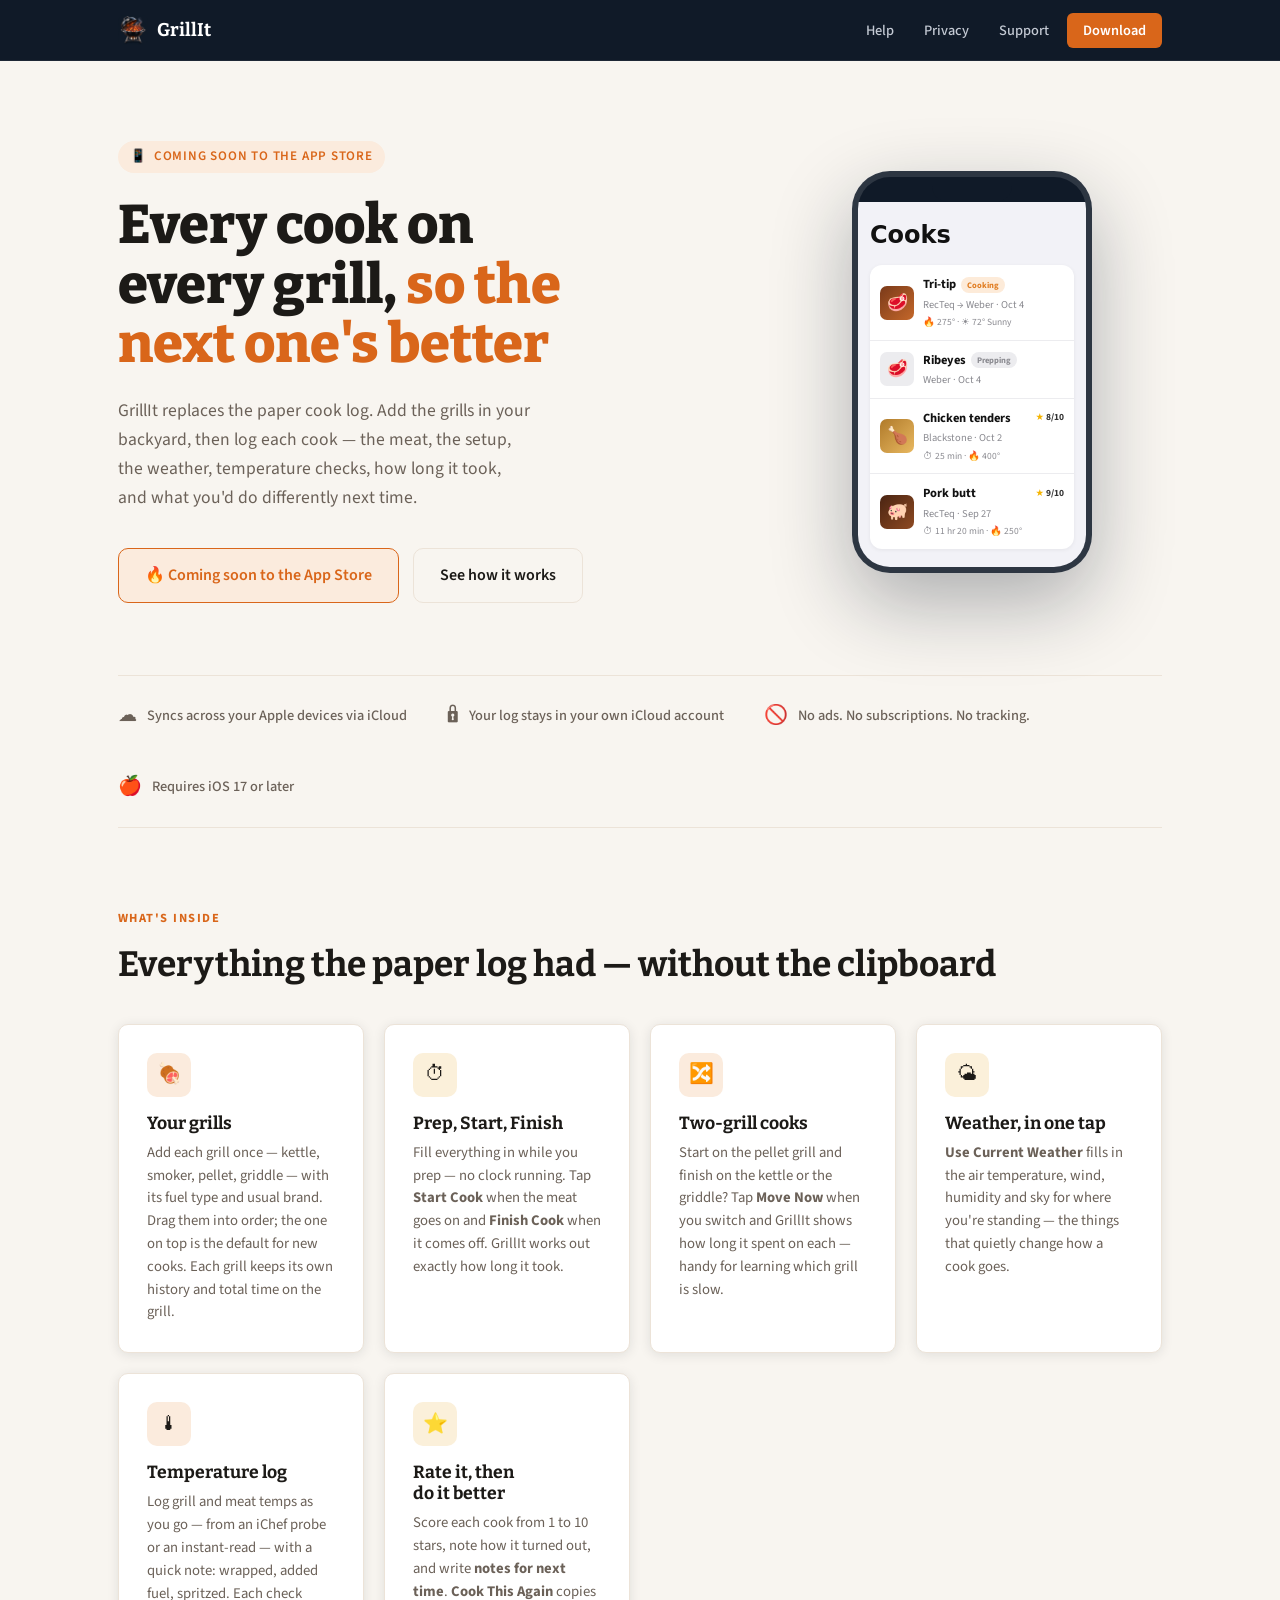
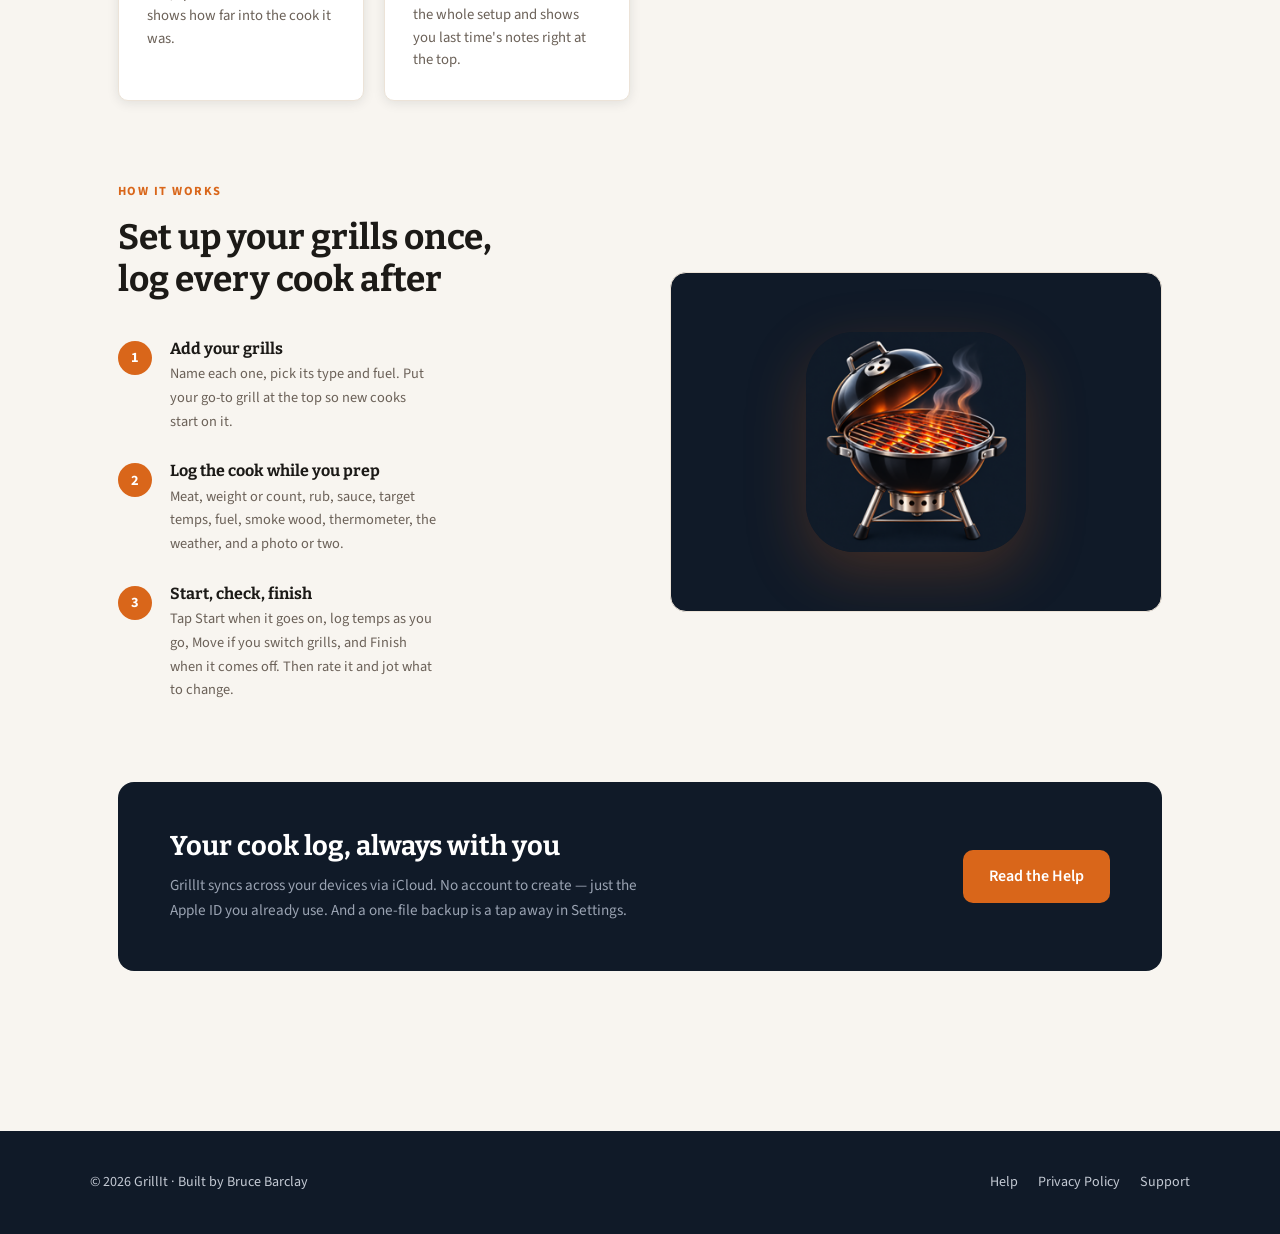
==== index.html @ 7b2c9af2 "GrillIt website — home, help, privacy, support Same structure as the PrayIt / RememberIt sites, in G" ====
<!DOCTYPE html>
<html lang="en">
<head>
<meta charset="UTF-8">
<meta name="viewport" content="width=device-width, initial-scale=1.0">
<title>GrillIt</title>
<meta name="description" content="A cook log for your backyard grills. Log every cook — the meat, the setup, the weather, temperature checks, how long it took, and what to do differently next time.">
<link rel="icon" type="image/png" href="images/favicon.png">
<link rel="apple-touch-icon" href="images/apple-touch-icon.png">
<link rel="stylesheet" href="style.css">
<style>
/* ── Hero ── */
.hero {
  display: grid;
  grid-template-columns: 1fr 380px;
  gap: 60px;
  align-items: center;
  padding: 80px 0 72px;
}

.hero-tag {
  display: inline-flex;
  align-items: center;
  gap: 7px;
  background: var(--ember-pale);
  color: var(--ember);
  font-size: .82rem;
  font-weight: 600;
  letter-spacing: .06em;
  text-transform: uppercase;
  padding: 5px 12px;
  border-radius: 20px;
  margin-bottom: 22px;
}

.hero h1 {
  font-size: clamp(2.2rem, 4.5vw, 3.4rem);
  font-weight: 800;
  line-height: 1.1;
  margin-bottom: 22px;
  color: var(--ink);
}

.hero h1 em {
  font-style: normal;
  color: var(--ember);
}

.hero-sub {
  font-size: 1.1rem;
  color: var(--ink-muted);
  max-width: 46ch;
  margin-bottom: 36px;
}

.hero-actions {
  display: flex;
  gap: 14px;
  flex-wrap: wrap;
  align-items: center;
}

.btn-soon {
  background: var(--ember-pale);
  color: var(--ember);
  border: 1.5px solid var(--ember);
  cursor: default;
}
.btn-soon:hover { transform: none; box-shadow: none; }

.hero-phone {
  position: relative;
  display: flex;
  justify-content: center;
}

.phone-frame {
  width: 240px;
  background: var(--nav-bg);
  border-radius: 38px;
  border: 6px solid rgba(255,255,255,.12);
  box-shadow: 0 30px 80px rgba(16,26,40,.32), 0 0 0 1px rgba(255,255,255,.04);
  position: relative;
  overflow: hidden;
  display: flex;
  flex-direction: column;
}

.phone-notch {
  width: 80px;
  height: 26px;
  background: var(--nav-bg);
  border-radius: 0 0 16px 16px;
  align-self: center;
  margin-top: -1px;
  flex-shrink: 0;
  position: relative;
  z-index: 2;
}

/* The mock screen is always light, like the app in light mode. */
.phone-screen {
  flex: 1;
  background: #F2F2F7;
  padding: 14px 12px 18px;
  overflow: hidden;
}

.mock-title {
  font-family: system-ui, sans-serif;
  font-size: 24px;
  font-weight: 800;
  color: #111;
  margin-bottom: 10px;
}

.mock-list {
  background: white;
  border-radius: 12px;
  box-shadow: 0 1px 4px rgba(0,0,0,.06);
  overflow: hidden;
}

.mock-row {
  display: flex;
  gap: 9px;
  padding: 9px 10px;
  border-bottom: 1px solid #ECECEF;
  align-items: center;
}
.mock-row:last-child { border-bottom: none; }

.mock-thumb {
  width: 34px; height: 34px;
  border-radius: 7px;
  flex-shrink: 0;
  display: grid;
  place-items: center;
  font-size: 17px;
}
.thumb-a { background: linear-gradient(135deg, #7A3A1A, #C4672A); }
.thumb-b { background: linear-gradient(135deg, #B07A2A, #E8B860); }
.thumb-c { background: linear-gradient(135deg, #4A2412, #8E4A22); }

.mock-body { flex: 1; min-width: 0; }
.mock-top {
  display: flex;
  align-items: center;
  gap: 5px;
}
.mock-meat {
  font-size: 12.5px;
  font-weight: 700;
  color: #111;
  white-space: nowrap;
}
.mock-pill {
  font-size: 8.5px;
  font-weight: 700;
  padding: 1px 6px;
  border-radius: 8px;
}
.pill-cooking  { background: #FDEBD9; color: #E07B1F; }
.pill-prepping { background: #ECECEF; color: #8A8A90; }
.mock-score {
  margin-left: auto;
  font-size: 9.5px;
  font-weight: 700;
  color: #333;
  white-space: nowrap;
}
.mock-score::before { content: '★ '; color: #F5B400; }
.mock-sub {
  font-size: 10.5px;
  color: #8A8A90;
  margin-top: 1px;
  white-space: nowrap;
  overflow: hidden;
  text-overflow: ellipsis;
}
.mock-meta {
  font-size: 9.5px;
  color: #8A8A90;
  margin-top: 2px;
  white-space: nowrap;
  overflow: hidden;
  text-overflow: ellipsis;
}

/* ── Trust bar ── */
.trust-bar {
  border-top: 1px solid var(--border);
  border-bottom: 1px solid var(--border);
  padding: 24px 0;
  display: flex;
  gap: 40px;
  flex-wrap: wrap;
  align-items: center;
}
.trust-item {
  display: flex;
  align-items: center;
  gap: 10px;
  font-size: .9rem;
  color: var(--ink-muted);
  font-weight: 500;
}
.trust-icon { font-size: 1.2rem; }

/* ── Features ── */
.features { padding: 80px 0 0; }
.features-grid {
  display: grid;
  grid-template-columns: repeat(auto-fit, minmax(240px, 1fr));
  gap: 20px;
}
.feature-card {
  background: var(--surface);
  border: 1px solid var(--border);
  border-radius: var(--radius);
  padding: 28px;
  box-shadow: var(--shadow);
}
.feature-icon {
  width: 44px; height: 44px;
  border-radius: 10px;
  display: grid;
  place-items: center;
  font-size: 1.25rem;
  margin-bottom: 16px;
}
.icon-ember { background: var(--ember-pale); }
.icon-flame { background: var(--flame-light); }

.feature-card h3 {
  font-size: 1.1rem;
  margin-bottom: 8px;
}
.feature-card p {
  font-size: .92rem;
  color: var(--ink-muted);
  line-height: 1.55;
}

/* ── How it works ── */
.how {
  padding: 80px 0 0;
  display: grid;
  grid-template-columns: 1fr 1fr;
  gap: 60px;
  align-items: center;
}
.how-steps { display: flex; flex-direction: column; gap: 28px; }
.step {
  display: flex;
  gap: 18px;
  align-items: flex-start;
}
.step-num {
  width: 34px; height: 34px;
  border-radius: 50%;
  background: var(--ember);
  color: white;
  font-weight: 700;
  font-size: .9rem;
  display: grid;
  place-items: center;
  flex-shrink: 0;
  margin-top: 2px;
}
.step-body h4 { font-size: 1rem; margin-bottom: 4px; }
.step-body p  { font-size: .9rem; color: var(--ink-muted); max-width: 38ch; }

.how-visual {
  background: var(--char-deep);
  border-radius: 16px;
  height: 340px;
  display: grid;
  place-items: center;
  border: 1px solid var(--border);
  overflow: hidden;
}
.how-visual img {
  width: 220px;
  height: 220px;
  border-radius: 48px;
  box-shadow: 0 20px 60px rgba(217,102,26,.25);
}

/* ── iCloud band ── */
.icloud-band {
  margin-top: 80px;
  background: var(--char-deep);
  border-radius: 16px;
  padding: 48px 52px;
  display: flex;
  gap: 40px;
  align-items: center;
  justify-content: space-between;
  flex-wrap: wrap;
}
.icloud-band h2 {
  color: white;
  font-size: 1.7rem;
  margin-bottom: 10px;
}
.icloud-band p {
  color: #9AA3B2;
  font-size: .95rem;
}
.icloud-band .btn-primary { white-space: nowrap; }

/* ── Responsive ── */
@media (max-width: 760px) {
  .hero { grid-template-columns: 1fr; padding-top: 56px; }
  .hero-phone { display: none; }
  .how { grid-template-columns: 1fr; }
  .how-visual { display: none; }
  .icloud-band { padding: 32px 24px; }
}
</style>
</head>
<body>

<nav class="site-nav" aria-label="Site navigation">
  <div class="nav-inner">
    <a href="index.html" class="nav-logo">
      <img src="images/icon.png" alt="" class="nav-logo-icon">
      GrillIt
    </a>
    <ul class="nav-links">
      <li><a href="help.html">Help</a></li>
      <li><a href="privacy.html">Privacy</a></li>
      <li><a href="support.html">Support</a></li>
      <li><a href="#download" class="nav-cta">Download</a></li>
    </ul>
  </div>
</nav>

<main>
<div class="page-content">

  <!-- Hero -->
  <section class="hero">
    <div class="hero-copy">
      <div class="hero-tag">
        <span>📱</span> Coming soon to the App Store
      </div>
      <h1>Every cook on every grill, <em>so the next one's better</em></h1>
      <p class="hero-sub">GrillIt replaces the paper cook log. Add the grills in your backyard, then log each cook — the meat, the setup, the weather, temperature checks, how long it took, and what you'd do differently next time.</p>
      <div class="hero-actions" id="download">
        <!-- TODO at release: swap for the real App Store link, like PrayIt's
             <a href="https://apps.apple.com/us/app/grillit/id…" class="btn btn-primary" target="_blank" rel="noopener">⬇ Download on the App Store</a> -->
        <span class="btn btn-soon" aria-label="GrillIt is coming soon to the App Store">🔥 Coming soon to the App Store</span>
        <a href="help.html" class="btn btn-ghost">See how it works</a>
      </div>
    </div>

    <div class="hero-phone" aria-hidden="true">
      <div class="phone-frame">
        <div class="phone-notch"></div>
        <div class="phone-screen">
          <div class="mock-title">Cooks</div>
          <div class="mock-list">
            <div class="mock-row">
              <div class="mock-thumb thumb-a">🥩</div>
              <div class="mock-body">
                <div class="mock-top">
                  <span class="mock-meat">Tri-tip</span>
                  <span class="mock-pill pill-cooking">Cooking</span>
                </div>
                <div class="mock-sub">RecTeq → Weber · Oct 4</div>
                <div class="mock-meta">🔥 275° · ☀️ 72° Sunny</div>
              </div>
            </div>
            <div class="mock-row">
              <div class="mock-thumb" style="background:#ECECEF">🥩</div>
              <div class="mock-body">
                <div class="mock-top">
                  <span class="mock-meat">Ribeyes</span>
                  <span class="mock-pill pill-prepping">Prepping</span>
                </div>
                <div class="mock-sub">Weber · Oct 4</div>
              </div>
            </div>
            <div class="mock-row">
              <div class="mock-thumb thumb-b">🍗</div>
              <div class="mock-body">
                <div class="mock-top">
                  <span class="mock-meat">Chicken tenders</span>
                  <span class="mock-score">8/10</span>
                </div>
                <div class="mock-sub">Blackstone · Oct 2</div>
                <div class="mock-meta">⏱ 25 min · 🔥 400°</div>
              </div>
            </div>
            <div class="mock-row">
              <div class="mock-thumb thumb-c">🐖</div>
              <div class="mock-body">
                <div class="mock-top">
                  <span class="mock-meat">Pork butt</span>
                  <span class="mock-score">9/10</span>
                </div>
                <div class="mock-sub">RecTeq · Sep 27</div>
                <div class="mock-meta">⏱ 11 hr 20 min · 🔥 250°</div>
              </div>
            </div>
          </div>
        </div>
      </div>
    </div>
  </section>

  <!-- Trust bar -->
  <div class="trust-bar">
    <div class="trust-item"><span class="trust-icon">☁️</span> Syncs across your Apple devices via iCloud</div>
    <div class="trust-item"><span class="trust-icon">🔒</span> Your log stays in your own iCloud account</div>
    <div class="trust-item"><span class="trust-icon">🚫</span> No ads. No subscriptions. No tracking.</div>
    <div class="trust-item"><span class="trust-icon">🍎</span> Requires iOS 17 or later</div>
  </div>

  <!-- Features -->
  <section class="features">
    <p class="eyebrow">What's inside</p>
    <h2 class="section-title">Everything the paper log had — without the clipboard</h2>
    <div class="features-grid">
      <div class="feature-card">
        <div class="feature-icon icon-ember">🍖</div>
        <h3>Your grills</h3>
        <p>Add each grill once — kettle, smoker, pellet, griddle — with its fuel type and usual brand. Drag them into order; the one on top is the default for new cooks. Each grill keeps its own history and total time on the grill.</p>
      </div>
      <div class="feature-card">
        <div class="feature-icon icon-flame">⏱</div>
        <h3>Prep, Start, Finish</h3>
        <p>Fill everything in while you prep — no clock running. Tap <strong>Start Cook</strong> when the meat goes on and <strong>Finish Cook</strong> when it comes off. GrillIt works out exactly how long it took.</p>
      </div>
      <div class="feature-card">
        <div class="feature-icon icon-ember">🔀</div>
        <h3>Two-grill cooks</h3>
        <p>Start on the pellet grill and finish on the kettle or the griddle? Tap <strong>Move Now</strong> when you switch and GrillIt shows how long it spent on each — handy for learning which grill is slow.</p>
      </div>
      <div class="feature-card">
        <div class="feature-icon icon-flame">🌤</div>
        <h3>Weather, in one tap</h3>
        <p><strong>Use Current Weather</strong> fills in the air temperature, wind, humidity and sky for where you're standing — the things that quietly change how a cook goes.</p>
      </div>
      <div class="feature-card">
        <div class="feature-icon icon-ember">🌡</div>
        <h3>Temperature log</h3>
        <p>Log grill and meat temps as you go — from an iChef probe or an instant-read — with a quick note: wrapped, added fuel, spritzed. Each check shows how far into the cook it was.</p>
      </div>
      <div class="feature-card">
        <div class="feature-icon icon-flame">⭐</div>
        <h3>Rate it, then do it better</h3>
        <p>Score each cook from 1 to 10 stars, note how it turned out, and write <strong>notes for next time</strong>. <strong>Cook This Again</strong> copies the whole setup and shows you last time's notes right at the top.</p>
      </div>
    </div>
  </section>

  <!-- How it works -->
  <section class="how">
    <div>
      <p class="eyebrow">How it works</p>
      <h2 class="section-title">Set up your grills once, log every cook after</h2>
      <div class="how-steps">
        <div class="step">
          <div class="step-num">1</div>
          <div class="step-body">
            <h4>Add your grills</h4>
            <p>Name each one, pick its type and fuel. Put your go-to grill at the top so new cooks start on it.</p>
          </div>
        </div>
        <div class="step">
          <div class="step-num">2</div>
          <div class="step-body">
            <h4>Log the cook while you prep</h4>
            <p>Meat, weight or count, rub, sauce, target temps, fuel, smoke wood, thermometer, the weather, and a photo or two.</p>
          </div>
        </div>
        <div class="step">
          <div class="step-num">3</div>
          <div class="step-body">
            <h4>Start, check, finish</h4>
            <p>Tap Start when it goes on, log temps as you go, Move if you switch grills, and Finish when it comes off. Then rate it and jot what to change.</p>
          </div>
        </div>
      </div>
    </div>
    <div class="how-visual" aria-hidden="true"><img src="images/icon.png" alt=""></div>
  </section>

  <!-- iCloud band -->
  <div class="icloud-band">
    <div>
      <h2>Your cook log, always with you</h2>
      <p>GrillIt syncs across your devices via iCloud. No account to create — just the Apple ID you already use. And a one-file backup is a tap away in Settings.</p>
    </div>
    <a href="help.html" class="btn btn-primary">Read the Help</a>
  </div>

</div>
</main>

<footer class="site-footer">
  <div class="footer-inner">
    <span>© 2026 GrillIt · Built by Bruce Barclay</span>
    <ul class="footer-links">
      <li><a href="help.html">Help</a></li>
      <li><a href="privacy.html">Privacy Policy</a></li>
      <li><a href="support.html">Support</a></li>
    </ul>
  </div>
</footer>

</body>
</html>
---- style.css ----
/* GrillIt — shared stylesheet
   Same layout system as the PrayIt / RememberIt sites; colors from the GrillIt icon
   (charcoal-navy background, ember-orange coals). */

@import url('https://fonts.googleapis.com/css2?family=Bitter:ital,wght@0,500;0,700;0,800;1,500&family=Source+Sans+3:wght@400;500;600;700&display=swap');

/* ── Tokens ── */
:root {
  --ink:         #1C1A17;
  --ink-muted:   #6B6158;
  --char-deep:   #101A28;   /* icon background */
  --ember:       #D9661A;   /* app accent */
  --ember-pale:  #FBEBDD;
  --flame:       #E8A23A;   /* hot-coal highlight */
  --flame-light: #FBF0DA;
  --ground:      #F8F5F0;
  --surface:     #FFFFFF;
  --border:      #ECE3D8;
  --nav-bg:      #101A28;
  --nav-text:    #C4CAD4;
  --radius:      10px;
  --shadow:      0 2px 12px rgba(16,26,40,.10);
}

@media (prefers-color-scheme: dark) {
  :root:not([data-theme="light"]) {
    --ink:         #F2ECE4;
    --ink-muted:   #A99E92;
    --char-deep:   #0A111C;
    --ember:       #F08236;
    --ember-pale:  #33200F;
    --flame:       #F0B455;
    --flame-light: #2E2410;
    --ground:      #0E141E;
    --surface:     #161E2B;
    --border:      #263042;
    --nav-bg:      #080D16;
    --nav-text:    #9AA3B2;
    --shadow:      0 2px 16px rgba(0,0,0,.45);
  }
}

:root[data-theme="dark"] {
  --ink:         #F2ECE4;
  --ink-muted:   #A99E92;
  --char-deep:   #0A111C;
  --ember:       #F08236;
  --ember-pale:  #33200F;
  --flame:       #F0B455;
  --flame-light: #2E2410;
  --ground:      #0E141E;
  --surface:     #161E2B;
  --border:      #263042;
  --nav-bg:      #080D16;
  --nav-text:    #9AA3B2;
  --shadow:      0 2px 16px rgba(0,0,0,.45);
}

/* ── Reset & Base ── */
*, *::before, *::after { box-sizing: border-box; margin: 0; padding: 0; }

html { scroll-behavior: smooth; }

body {
  font-family: 'Source Sans 3', system-ui, sans-serif;
  font-size: 17px;
  line-height: 1.65;
  color: var(--ink);
  background: var(--ground);
  -webkit-font-smoothing: antialiased;
}

h1, h2, h3, h4 {
  font-family: 'Bitter', Georgia, serif;
  font-weight: 700;
  line-height: 1.2;
  text-wrap: balance;
  color: var(--ink);
}

a { color: var(--ember); text-decoration: none; }
a:hover { text-decoration: underline; }
a:focus-visible { outline: 2px solid var(--flame); outline-offset: 3px; border-radius: 2px; }

p { max-width: 62ch; }
p + p { margin-top: .9em; }

/* ── Nav ── */
.site-nav {
  position: sticky;
  top: 0;
  z-index: 100;
  background: var(--nav-bg);
  border-bottom: 1px solid rgba(255,255,255,.06);
}

.nav-inner {
  max-width: 1100px;
  margin: 0 auto;
  padding: 0 28px;
  height: 60px;
  display: flex;
  align-items: center;
  justify-content: space-between;
  gap: 24px;
}

.nav-logo {
  font-family: 'Bitter', serif;
  font-size: 1.15rem;
  font-weight: 700;
  color: #FFFFFF;
  display: flex;
  align-items: center;
  gap: 9px;
  text-decoration: none;
}
.nav-logo:hover { text-decoration: none; }

.nav-logo-icon {
  width: 30px; height: 30px;
  border-radius: 7px;
  display: block;
}

.nav-links {
  display: flex;
  align-items: center;
  gap: 6px;
  list-style: none;
}

.nav-links a {
  color: var(--nav-text);
  font-size: .9rem;
  font-weight: 500;
  padding: 6px 12px;
  border-radius: 6px;
  transition: color .15s, background .15s;
  text-decoration: none;
}
.nav-links a:hover,
.nav-links a[aria-current="page"] {
  color: #FFFFFF;
  background: rgba(255,255,255,.08);
}

.nav-cta {
  background: var(--ember) !important;
  color: #fff !important;
  font-weight: 600 !important;
  padding: 7px 16px !important;
}
.nav-cta:hover { background: #B8540F !important; }

/* ── Page wrapper ── */
.page-content {
  max-width: 1100px;
  margin: 0 auto;
  padding: 0 28px 80px;
}

/* ── Buttons ── */
.btn {
  display: inline-flex;
  align-items: center;
  gap: 8px;
  padding: 13px 26px;
  border-radius: 10px;
  font-family: 'Source Sans 3', sans-serif;
  font-size: 1rem;
  font-weight: 600;
  cursor: pointer;
  border: none;
  text-decoration: none;
  transition: transform .12s, box-shadow .12s;
}
.btn:hover { transform: translateY(-1px); box-shadow: 0 4px 14px rgba(0,0,0,.18); text-decoration: none; }
.btn:active { transform: none; }

.btn-primary {
  background: var(--ember);
  color: #fff;
}
.btn-ghost {
  background: transparent;
  color: var(--ink);
  border: 1.5px solid var(--border);
}
.btn-ghost:hover { background: var(--ember-pale); }

/* ── Footer ── */
.site-footer {
  background: var(--nav-bg);
  color: var(--nav-text);
  padding: 40px 28px;
  margin-top: 80px;
  font-size: .88rem;
}

.footer-inner {
  max-width: 1100px;
  margin: 0 auto;
  display: flex;
  justify-content: space-between;
  align-items: center;
  flex-wrap: wrap;
  gap: 16px;
}

.footer-links {
  display: flex;
  gap: 20px;
  list-style: none;
}
.footer-links a {
  color: var(--nav-text);
  font-size: .88rem;
}
.footer-links a:hover { color: #fff; }

/* ── Utilities ── */
.eyebrow {
  font-family: 'Source Sans 3', sans-serif;
  font-size: .78rem;
  font-weight: 700;
  letter-spacing: .12em;
  text-transform: uppercase;
  color: var(--ember);
}

.section-title {
  font-size: clamp(1.6rem, 3vw, 2.2rem);
  margin-top: .4em;
  margin-bottom: 1.1em;
}

.card {
  background: var(--surface);
  border: 1px solid var(--border);
  border-radius: var(--radius);
  padding: 28px;
  box-shadow: var(--shadow);
}

/* ── Responsive nav ── */
@media (max-width: 640px) {
  .nav-links li:not(:last-child) { display: none; }
  .nav-inner { padding: 0 16px; }
  .page-content { padding: 0 16px 60px; }
}
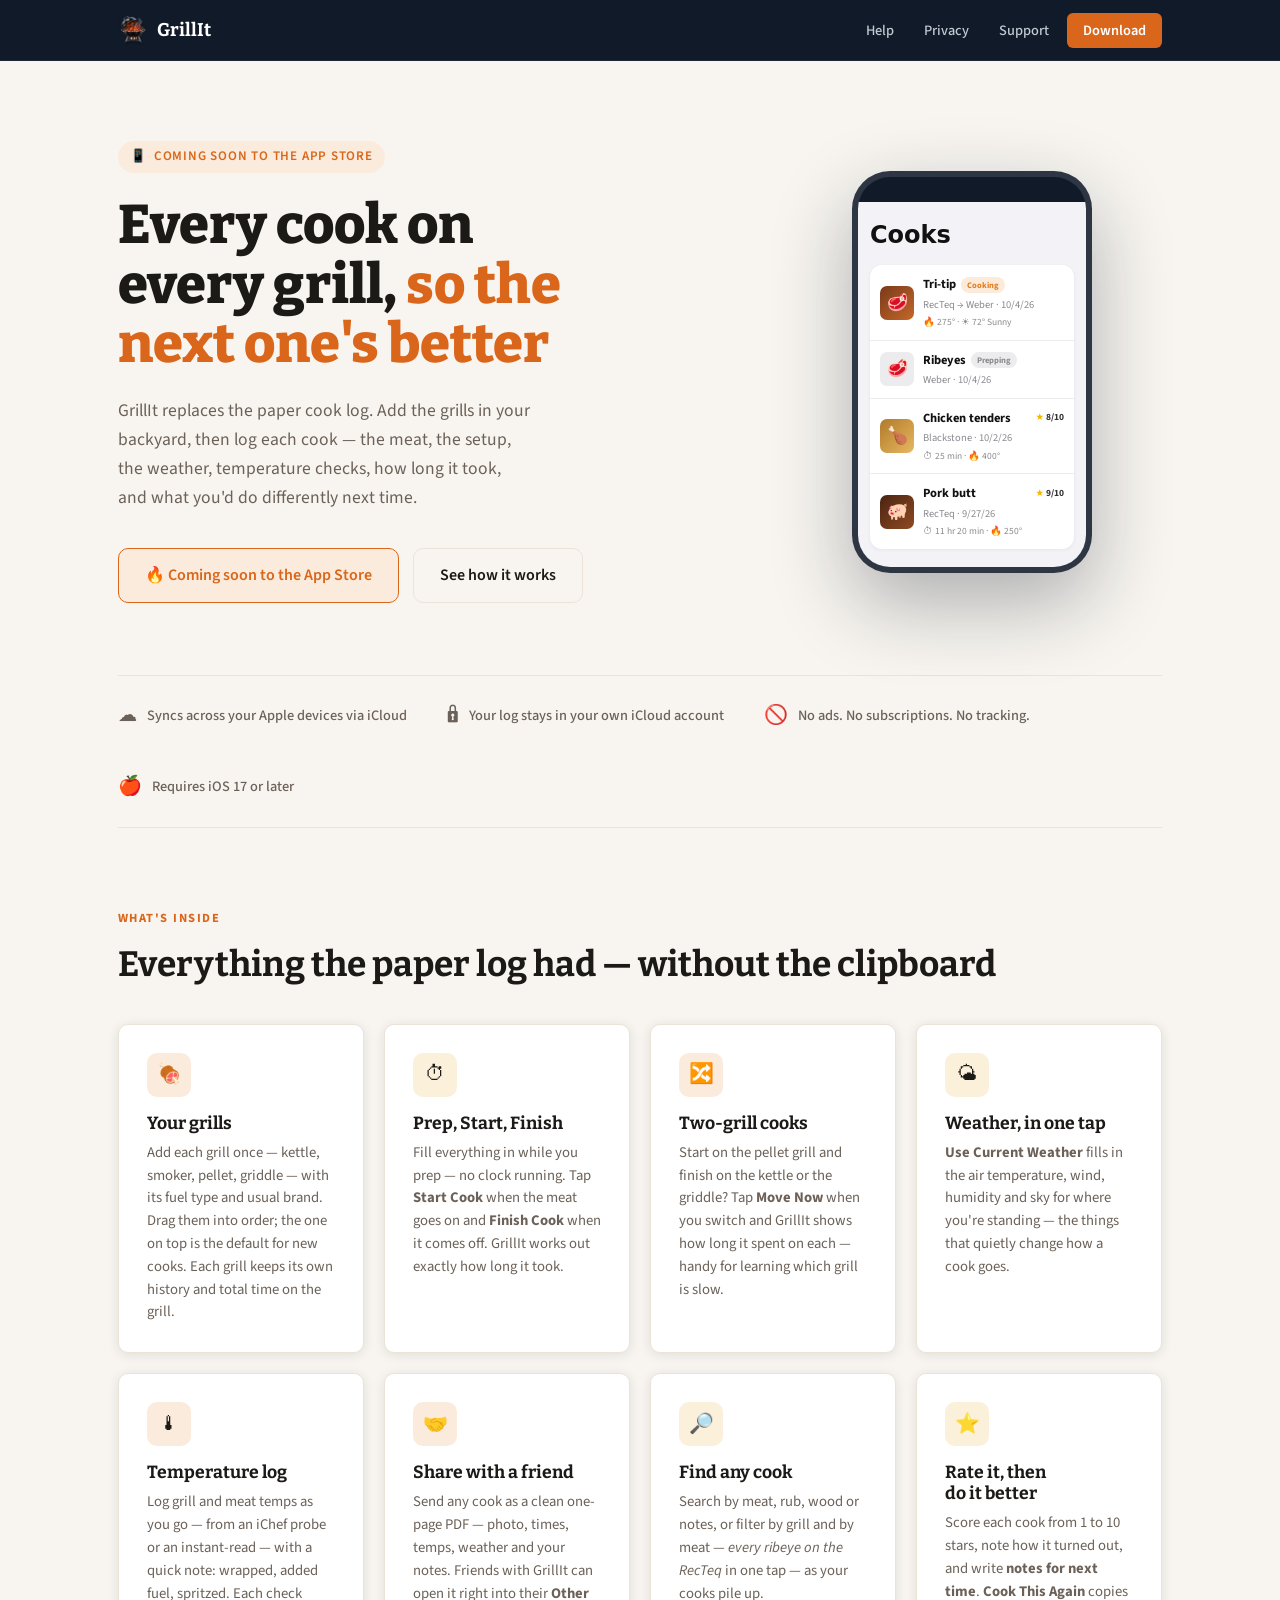
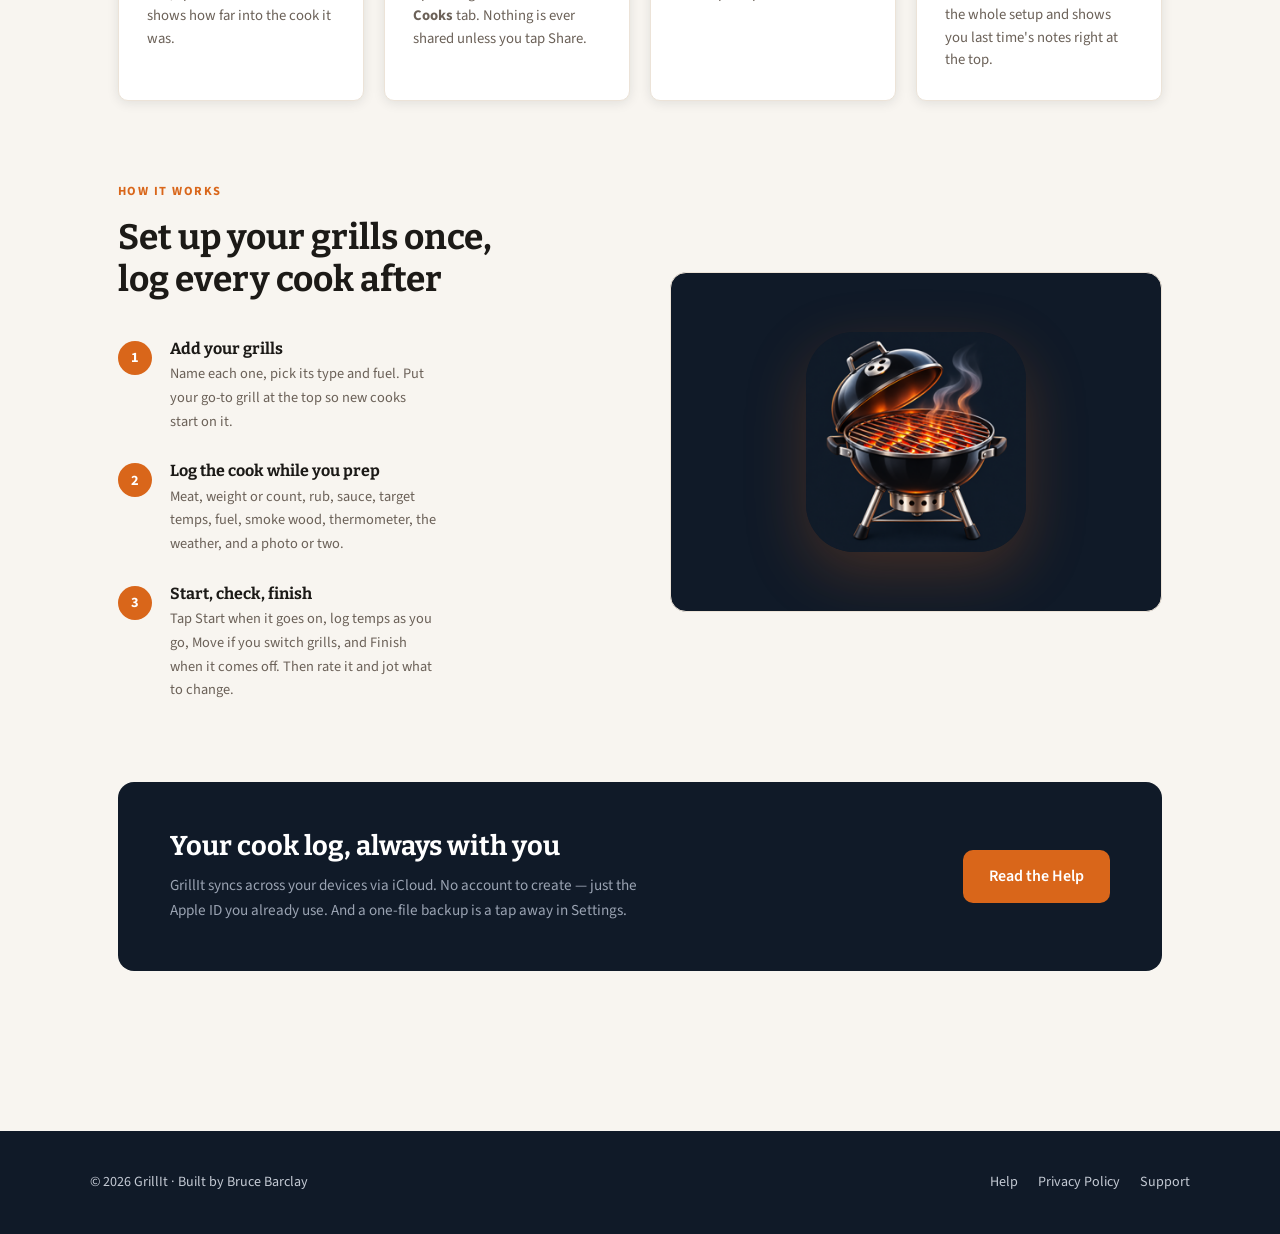
==== commit 7e6088f9: "Website for 1.1: four tabs, meat filter, sharing, Other Cooks - Help: four tabs, Other Cooks in the " ====
--- a/index.html
+++ b/index.html
@@ -369,7 +369,7 @@
                   <span class="mock-meat">Tri-tip</span>
                   <span class="mock-pill pill-cooking">Cooking</span>
                 </div>
-                <div class="mock-sub">RecTeq → Weber · Oct 4</div>
+                <div class="mock-sub">RecTeq → Weber · 10/4/26</div>
                 <div class="mock-meta">🔥 275° · ☀️ 72° Sunny</div>
               </div>
             </div>
@@ -380,7 +380,7 @@
                   <span class="mock-meat">Ribeyes</span>
                   <span class="mock-pill pill-prepping">Prepping</span>
                 </div>
-                <div class="mock-sub">Weber · Oct 4</div>
+                <div class="mock-sub">Weber · 10/4/26</div>
               </div>
             </div>
             <div class="mock-row">
@@ -390,7 +390,7 @@
                   <span class="mock-meat">Chicken tenders</span>
                   <span class="mock-score">8/10</span>
                 </div>
-                <div class="mock-sub">Blackstone · Oct 2</div>
+                <div class="mock-sub">Blackstone · 10/2/26</div>
                 <div class="mock-meta">⏱ 25 min · 🔥 400°</div>
               </div>
             </div>
@@ -401,7 +401,7 @@
                   <span class="mock-meat">Pork butt</span>
                   <span class="mock-score">9/10</span>
                 </div>
-                <div class="mock-sub">RecTeq · Sep 27</div>
+                <div class="mock-sub">RecTeq · 9/27/26</div>
                 <div class="mock-meta">⏱ 11 hr 20 min · 🔥 250°</div>
               </div>
             </div>
@@ -448,6 +448,16 @@
         <div class="feature-icon icon-ember">🌡</div>
         <h3>Temperature log</h3>
         <p>Log grill and meat temps as you go — from an iChef probe or an instant-read — with a quick note: wrapped, added fuel, spritzed. Each check shows how far into the cook it was.</p>
+      </div>
+      <div class="feature-card">
+        <div class="feature-icon icon-ember">🤝</div>
+        <h3>Share with a friend</h3>
+        <p>Send any cook as a clean one-page PDF — photo, times, temps, weather and your notes. Friends with GrillIt can open it right into their <strong>Other Cooks</strong> tab. Nothing is ever shared unless you tap Share.</p>
+      </div>
+      <div class="feature-card">
+        <div class="feature-icon icon-flame">🔎</div>
+        <h3>Find any cook</h3>
+        <p>Search by meat, rub, wood or notes, or filter by grill and by meat — <em>every ribeye on the RecTeq</em> in one tap — as your cooks pile up.</p>
       </div>
       <div class="feature-card">
         <div class="feature-icon icon-flame">⭐</div>
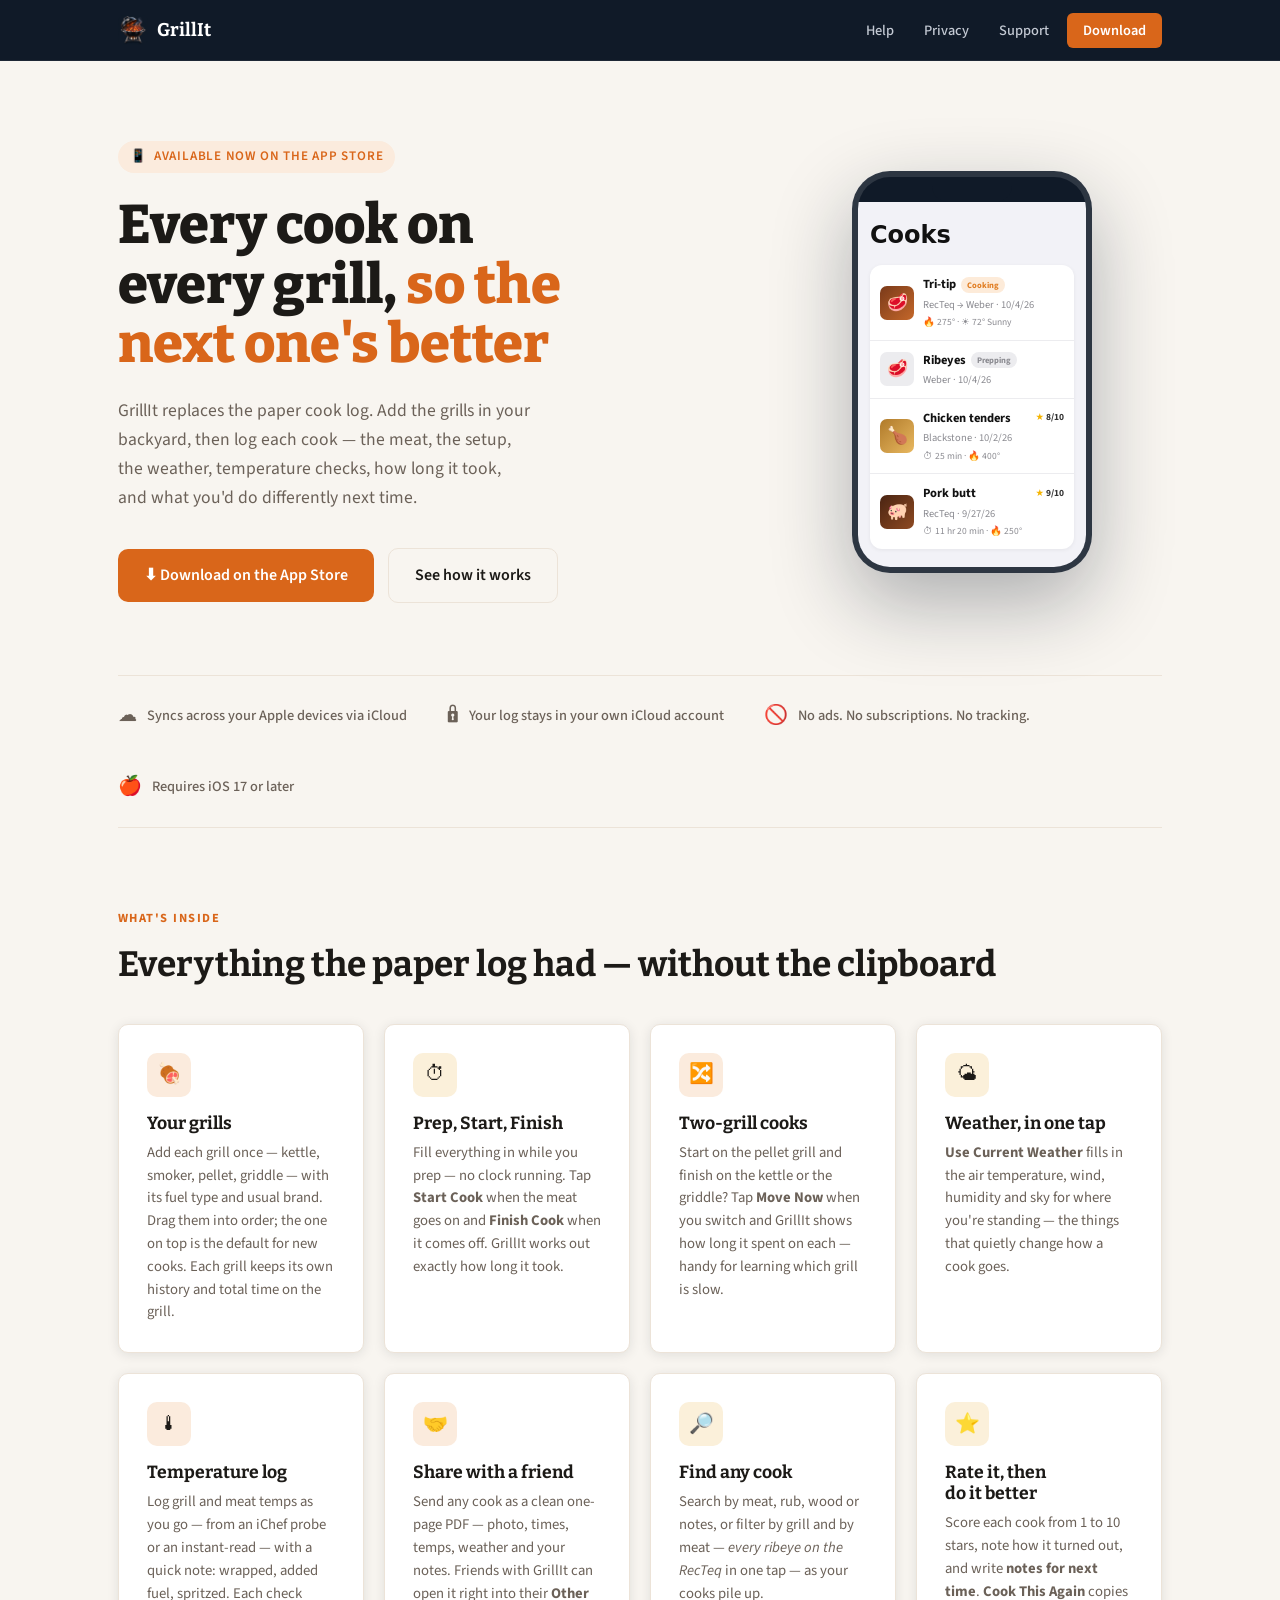
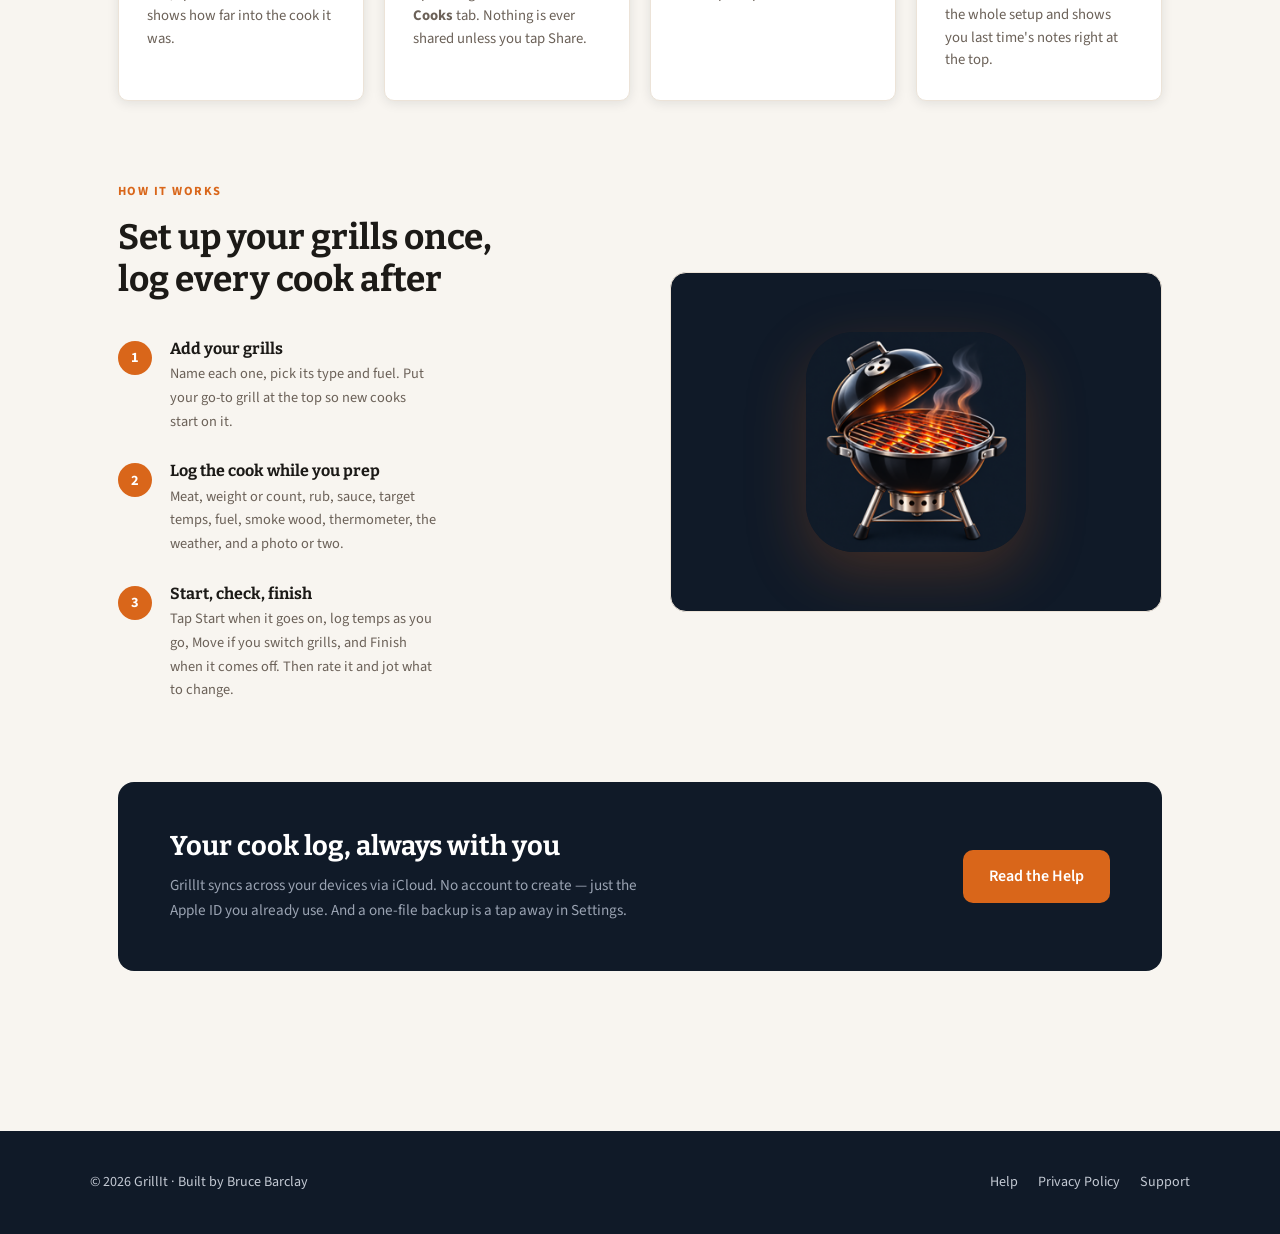
==== commit cd9f8939: "GrillIt is on the App Store — Download button replaces Coming soon https://apps.apple.com/app/grill-" ====
--- a/index.html
+++ b/index.html
@@ -60,13 +60,6 @@
   align-items: center;
 }
 
-.btn-soon {
-  background: var(--ember-pale);
-  color: var(--ember);
-  border: 1.5px solid var(--ember);
-  cursor: default;
-}
-.btn-soon:hover { transform: none; box-shadow: none; }
 
 .hero-phone {
   position: relative;
@@ -344,14 +337,14 @@
   <section class="hero">
     <div class="hero-copy">
       <div class="hero-tag">
-        <span>📱</span> Coming soon to the App Store
+        <span>📱</span> Available now on the App Store
       </div>
       <h1>Every cook on every grill, <em>so the next one's better</em></h1>
       <p class="hero-sub">GrillIt replaces the paper cook log. Add the grills in your backyard, then log each cook — the meat, the setup, the weather, temperature checks, how long it took, and what you'd do differently next time.</p>
       <div class="hero-actions" id="download">
-        <!-- TODO at release: swap for the real App Store link, like PrayIt's
-             <a href="https://apps.apple.com/us/app/grillit/id…" class="btn btn-primary" target="_blank" rel="noopener">⬇ Download on the App Store</a> -->
-        <span class="btn btn-soon" aria-label="GrillIt is coming soon to the App Store">🔥 Coming soon to the App Store</span>
+        <a href="https://apps.apple.com/app/grill-it/id6818903552" class="btn btn-primary" target="_blank" rel="noopener" aria-label="Download GrillIt on the App Store">
+          ⬇ Download on the App Store
+        </a>
         <a href="help.html" class="btn btn-ghost">See how it works</a>
       </div>
     </div>
